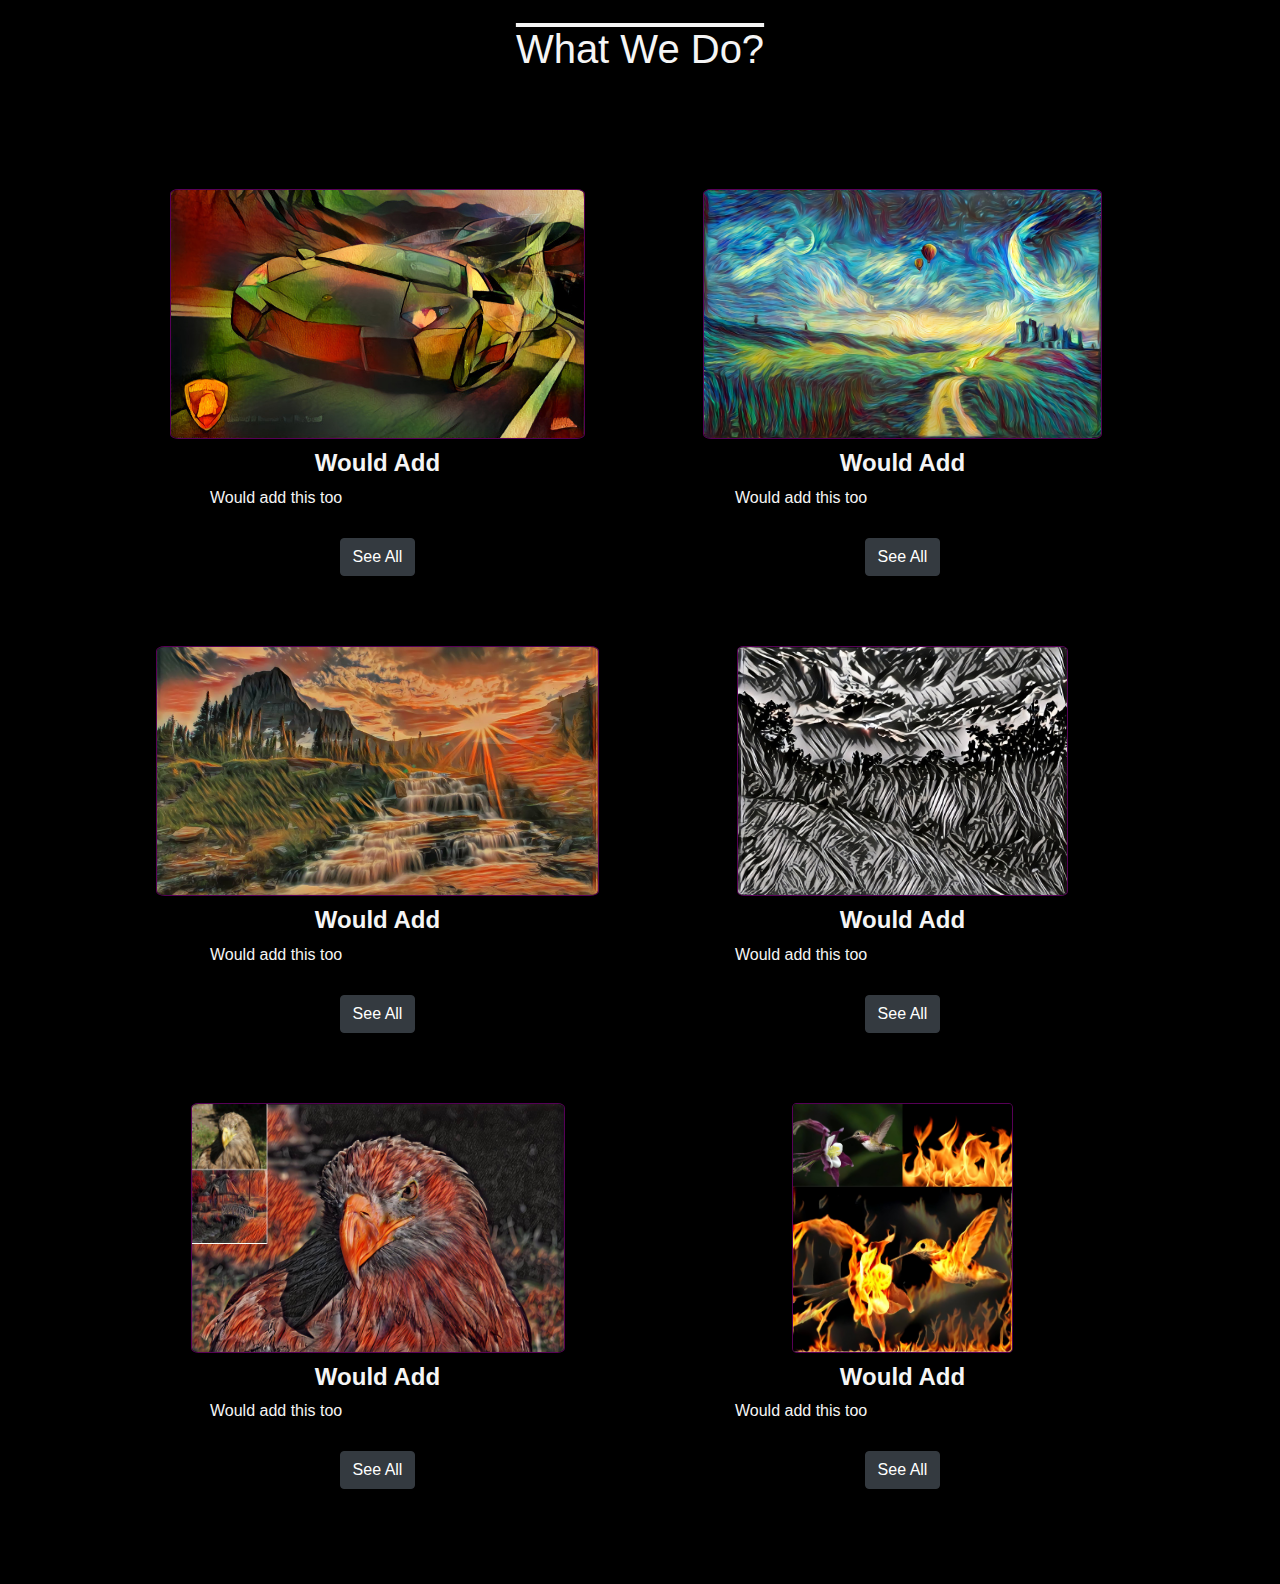
==== index.html @ a99fcdc6 "base" ====
<!DOCTYPE html>

<html lang="en">
    <head>
        <link href="https://maxcdn.bootstrapcdn.com/bootstrap/4.1.3/css/bootstrap.min.css" rel="stylesheet">
        <link href="resource/style.css" rel="stylesheet">
        <title>
            What We Do?
        </title>
    </head>

    <body>
        <h1>
            What We Do?
            <br><br>
        </h1>

        <div class="fluid-container con1">
            <div class="row sabEk">
                <div class="col-md-6 col-sm-12 sabEk">
                    <img class="imgPro" src="resource/1.jpg">
                    <div class="row info">
                        <h4 style="width: 100%; text-align: center; font-weight: 700;">
                            Would Add
                        </h4>

                        <p style="width: 100%; text-align: justify; padding: 0px 70px 12px 70px">
                            Would add this too
                        </p>

                        <div class="align-self-center mx-auto">
                            <a class="btn btn-dark" href="resource/" role="button">See All</a>
                        </div>
                    </div>
                </div>

                <div class="col-md-6 col-sm-12 sabEk">
                    <img class="imgPro" src="resource/2.jpg">
                    <div class="row info">
                        <h4 style="width: 100%; text-align: center; font-weight: 700;">
                            Would Add

                        </h4>
                        <p style="width: 100%; text-align: justify; padding: 0px 70px 12px 70px">
                            Would add this too
                        </p>

                        <div class="align-self-center mx-auto">
                            <a class="btn btn-dark" href="resource/" role="button">See All</a>
                        </div>
                    </div>
                </div>

                <div class="col-md-6 col-sm-12 sabEk">
                    <img class="imgPro" src="resource/3.jpg">
                    <div class="row info">
                        <h4 style="width: 100%; text-align: center; font-weight: 700;">
                            Would Add
                        </h4>

                        <p style="width: 100%; text-align: justify; padding: 0px 70px 12px 70px">
                            Would add this too
                        </p>
                        
                        <div class="align-self-center mx-auto">
                            <a class="btn btn-dark" href="resource/" role="button">See All</a>
                        </div>
                    </div>
                </div>

                <div class="col-md-6 col-sm-12 sabEk">
                    <img class="imgPro" src="resource/4.jpg">
                    <div class="row info">
                        <h4 style="width: 100%; text-align: center; font-weight: 700;">
                            Would Add
                        </h4>

                        <p style="width: 100%; text-align: justify; padding: 0px 70px 12px 70px">
                            Would add this too
                        </p>

                        <div class="align-self-center mx-auto">
                            <a class="btn btn-dark" href="resource/" role="button">See All</a>
                        </div>
                    </div>
                </div>

                <div class="col-md-6 col-sm-12 sabEk">
                    <img class="imgPro" src="resource/5.jpg">
                    <div class="row info">
                        <h4 style="width: 100%; text-align: center; font-weight: 700;">
                            Would Add
                        </h4>

                        <p style="width: 100%; text-align: justify; padding: 0px 70px 12px 70px">
                            Would add this too
                        </p>

                        <div class="align-self-center mx-auto">
                            <a class="btn btn-dark" href="resource/" role="button">See All</a>
                        </div>
                    </div>
                </div>

                <div class="col-md-6 col-sm-12 sabEk">
                    <img class="imgPro" src="resource/6.jpg">
                    <div class="row info">

                        <h4 style="width: 100%; text-align: center; font-weight: 700;">
                            Would Add
                        </h4>

                        <p style="width: 100%; text-align: justify; padding: 0px 70px 12px 70px">
                            Would add this too
                        </p>

                        <div class="align-self-center mx-auto">
                            <a class="btn btn-dark" href="resource/" role="button">See All</a>
                        </div>
                    </div>
                </div>            
            </div>
        </div>
    </body>
</html>
---- resource/style.css ----
body{
    background-color:black;
    padding: 25px 100px 25px 100px;
    color: whitesmoke;
}

h1{
    text-align:center;
    text-decoration:overline;
}

.sabEk{
    padding: 30px 30px 30px 30px;
}

.info{
    padding: 10px;
}



.imgPro{
    height:250px; width:auto ; border: 1px solid #560056; 
    border-radius: 2%; display: block;
    margin-left: auto; margin-right: auto;
}
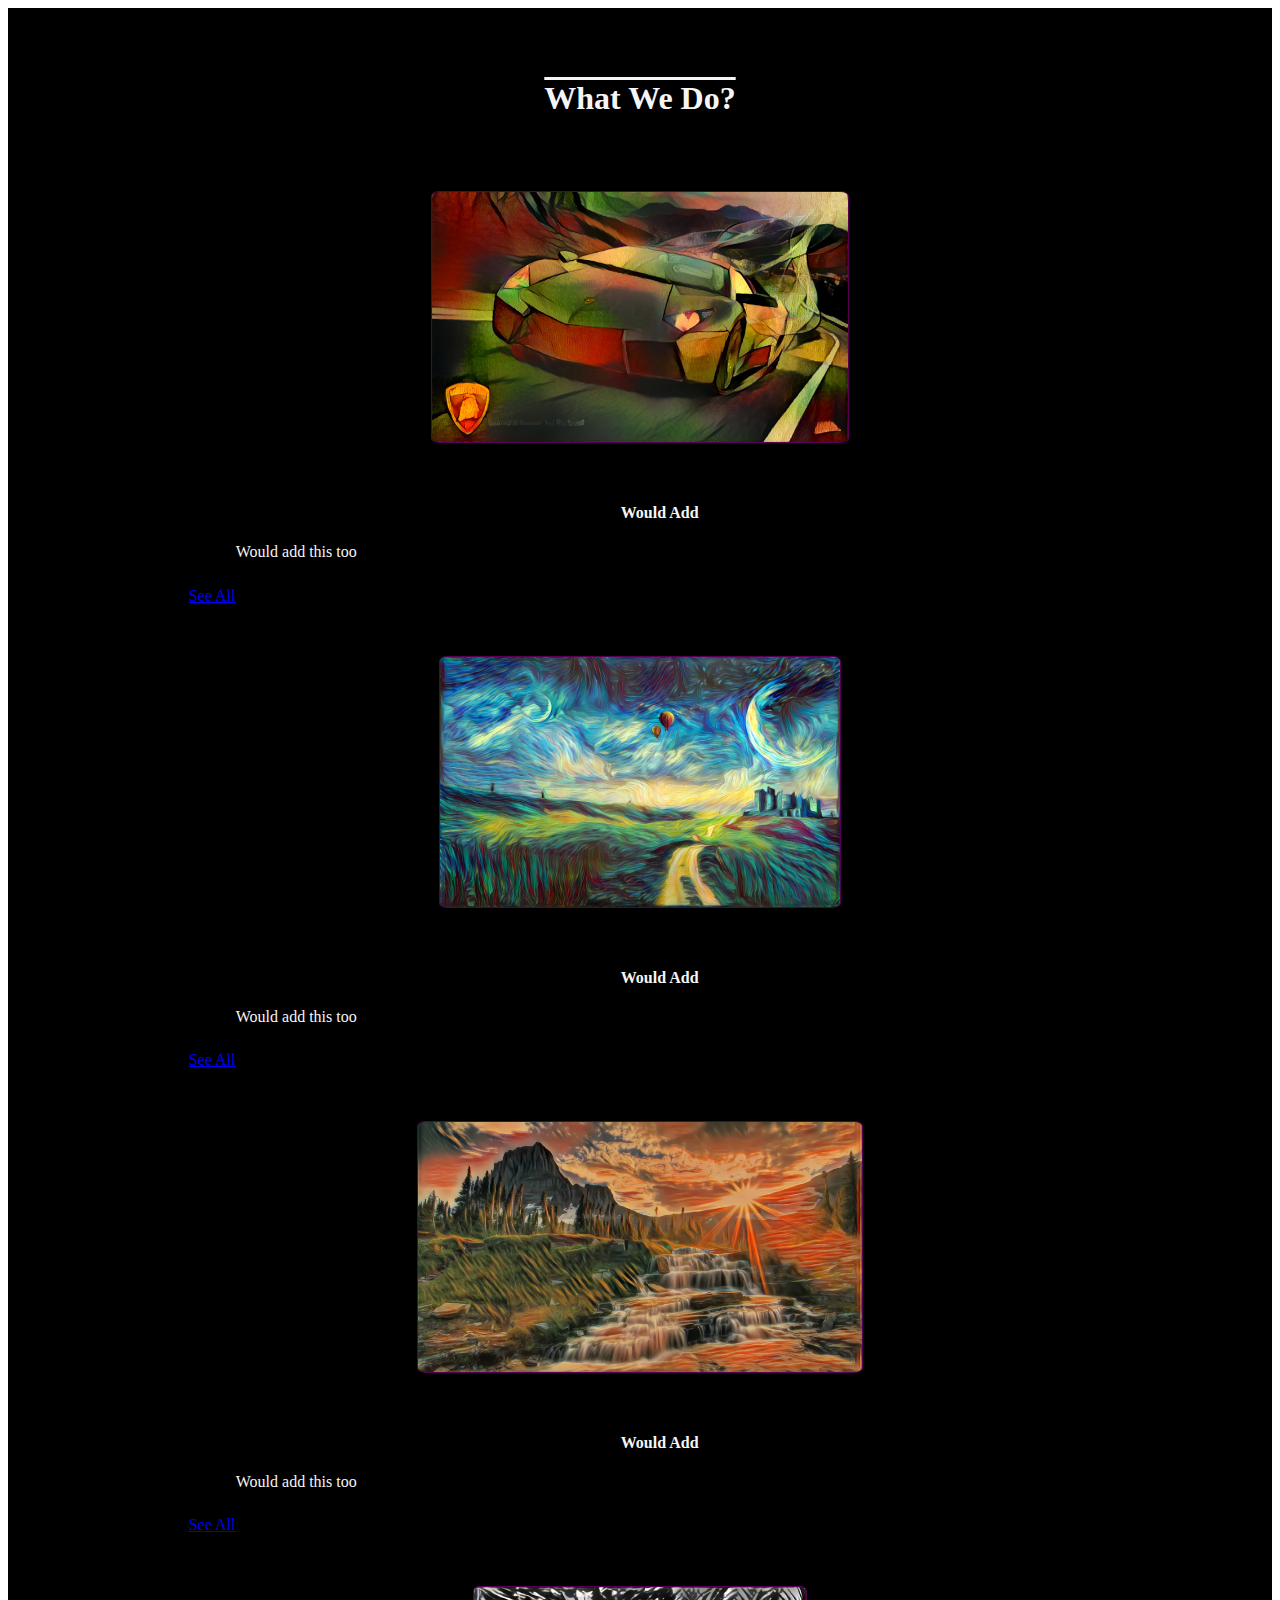
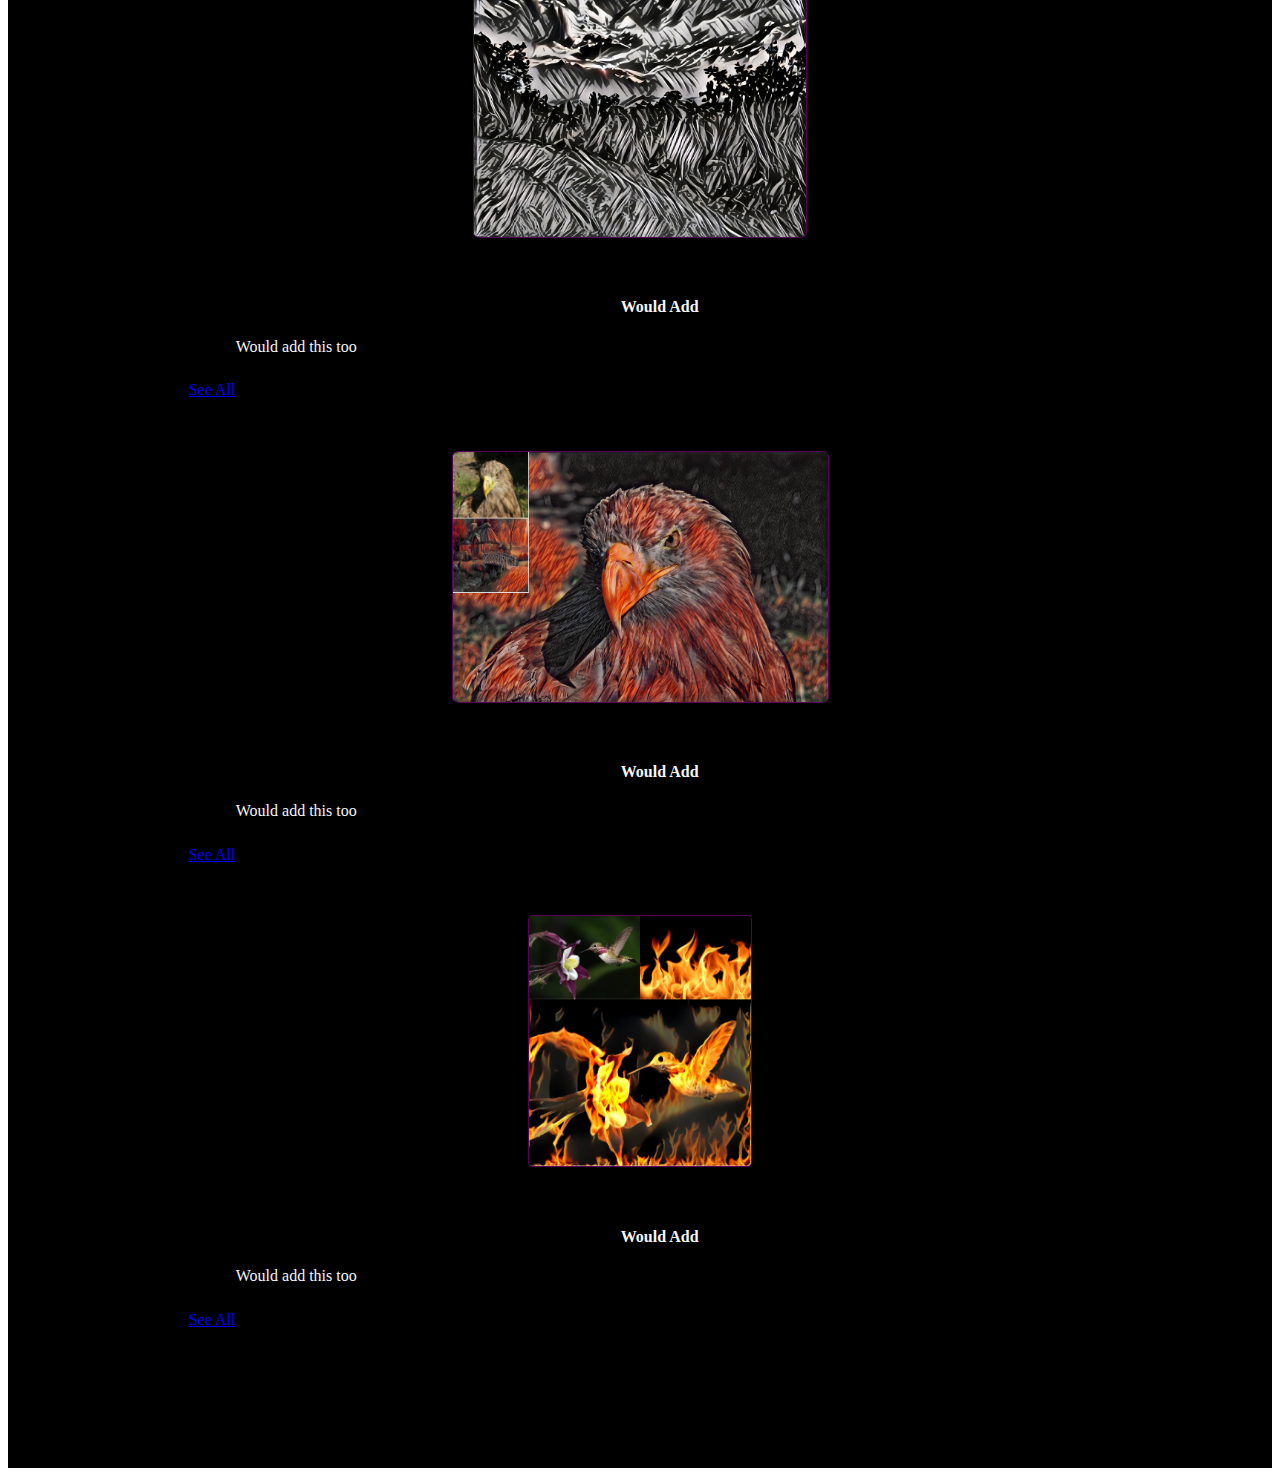
==== commit f1074828: "fjdkj" ====
--- a/index.html
+++ b/index.html
@@ -2,7 +2,7 @@
 
 <html lang="en">
     <head>
-        <link href="https://maxcdn.bootstrapcdn.com/bootstrap/4.1.3/css/bootstrap.min.css" rel="stylesheet">
+        <link href="https://cdn.jsdelivr.net/npm/bootstrap@5.0.0-beta1/dist/css/bootstrap.min.css" rel="stylesheet" integrity="sha384-giJF6kkoqNQ00vy+HMDP7azOuL0xtbfIcaT9wjKHr8RbDVddVHyTfAAsrekwKmP1" crossorigin="anonymous">
         <link href="resource/style.css" rel="stylesheet">
         <title>
             What We Do?
@@ -10,116 +10,118 @@
     </head>
 
     <body>
-        <h1>
-            What We Do?
-            <br><br>
-        </h1>
-
-        <div class="fluid-container con1">
-            <div class="row sabEk">
-                <div class="col-md-6 col-sm-12 sabEk">
-                    <img class="imgPro" src="resource/1.jpg">
-                    <div class="row info">
-                        <h4 style="width: 100%; text-align: center; font-weight: 700;">
-                            Would Add
-                        </h4>
-
-                        <p style="width: 100%; text-align: justify; padding: 0px 70px 12px 70px">
-                            Would add this too
-                        </p>
-
-                        <div class="align-self-center mx-auto">
-                            <a class="btn btn-dark" href="resource/" role="button">See All</a>
+        <div id="sudhanshu">
+            <h1>
+              What We Do?
+            </h1>
+      
+            <div class="fluid-container con1">
+                <div class="row sabEk">
+                    <div class="col-md-6 col-sm-12 sabEk">
+                        <img class="imgPro" src="resource/1.jpg">
+                        <div class="row info">
+                            <h4 style="width: 100%; text-align: center; font-weight: 700;">
+                                Would Add
+                            </h4>
+      
+                            <p style="width: 100%; text-align: justify; padding: 0% 5% 1% 5%">
+                                Would add this too
+                            </p>
+      
+                            <div class="text-center">
+                                <a class="btn btn-dark" href="./resource/" role="button">See All</a>
+                            </div>
                         </div>
                     </div>
-                </div>
-
-                <div class="col-md-6 col-sm-12 sabEk">
-                    <img class="imgPro" src="resource/2.jpg">
-                    <div class="row info">
-                        <h4 style="width: 100%; text-align: center; font-weight: 700;">
-                            Would Add
-
-                        </h4>
-                        <p style="width: 100%; text-align: justify; padding: 0px 70px 12px 70px">
-                            Would add this too
-                        </p>
-
-                        <div class="align-self-center mx-auto">
-                            <a class="btn btn-dark" href="resource/" role="button">See All</a>
+      
+                    <div class="col-md-6 col-sm-12 sabEk">
+                        <img class="imgPro" src="resource/2.jpg">
+                        <div class="row info">
+                            <h4 style="width: 100%; text-align: center; font-weight: 700;">
+                                Would Add
+      
+                            </h4>
+                            <p style="width: 100%; text-align: justify; padding: 0% 5% 1% 5%">
+                                Would add this too
+                            </p>
+      
+                            <div class="text-center">
+                                <a class="btn btn-dark" href="resource/" role="button">See All</a>
+                            </div>
                         </div>
                     </div>
-                </div>
-
-                <div class="col-md-6 col-sm-12 sabEk">
-                    <img class="imgPro" src="resource/3.jpg">
-                    <div class="row info">
-                        <h4 style="width: 100%; text-align: center; font-weight: 700;">
-                            Would Add
-                        </h4>
-
-                        <p style="width: 100%; text-align: justify; padding: 0px 70px 12px 70px">
-                            Would add this too
-                        </p>
-                        
-                        <div class="align-self-center mx-auto">
-                            <a class="btn btn-dark" href="resource/" role="button">See All</a>
+      
+                    <div class="col-md-6 col-sm-12 sabEk">
+                        <img class="imgPro" src="resource/3.jpg">
+                        <div class="row info">
+                            <h4 style="width: 100%; text-align: center; font-weight: 700;">
+                                Would Add
+                            </h4>
+      
+                            <p style="width: 100%; text-align: justify; padding: 0% 5% 1% 5%">
+                                Would add this too
+                            </p>
+                            
+                            <div class="text-center">
+                                <a class="btn btn-dark" href="resource/" role="button">See All</a>
+                            </div>
                         </div>
                     </div>
-                </div>
-
-                <div class="col-md-6 col-sm-12 sabEk">
-                    <img class="imgPro" src="resource/4.jpg">
-                    <div class="row info">
-                        <h4 style="width: 100%; text-align: center; font-weight: 700;">
-                            Would Add
-                        </h4>
-
-                        <p style="width: 100%; text-align: justify; padding: 0px 70px 12px 70px">
-                            Would add this too
-                        </p>
-
-                        <div class="align-self-center mx-auto">
-                            <a class="btn btn-dark" href="resource/" role="button">See All</a>
+      
+                    <div class="col-md-6 col-sm-12 sabEk">
+                        <img class="imgPro" src="resource/4.jpg">
+                        <div class="row info">
+                            <h4 style="width: 100%; text-align: center; font-weight: 700;">
+                                Would Add
+                            </h4>
+      
+                            <p style="width: 100%; text-align: justify; padding: 0% 5% 1% 5%">
+                                Would add this too
+                            </p>
+      
+                            <div class="text-center">
+                                <a class="btn btn-dark" href="resource/" role="button">See All</a>
+                            </div>
                         </div>
                     </div>
-                </div>
-
-                <div class="col-md-6 col-sm-12 sabEk">
-                    <img class="imgPro" src="resource/5.jpg">
-                    <div class="row info">
-                        <h4 style="width: 100%; text-align: center; font-weight: 700;">
-                            Would Add
-                        </h4>
-
-                        <p style="width: 100%; text-align: justify; padding: 0px 70px 12px 70px">
-                            Would add this too
-                        </p>
-
-                        <div class="align-self-center mx-auto">
-                            <a class="btn btn-dark" href="resource/" role="button">See All</a>
+      
+                    <div class="col-md-6 col-sm-12 sabEk">
+                        <img class="imgPro" src="resource/5.jpg">
+                        <div class="row info">
+                            <h4 style="width: 100%; text-align: center; font-weight: 700;">
+                                Would Add
+                            </h4>
+      
+                            <p style="width: 100%; text-align: justify; padding: 0% 5% 1% 5%">
+                                Would add this too
+                            </p>
+      
+                            <div class="text-center">
+                                <a class="btn btn-dark" href="resource/" role="button">See All</a>
+                            </div>
                         </div>
                     </div>
+      
+                    <div class="col-md-6 col-sm-12 sabEk">
+                        <img class="imgPro" src="resource/6.jpg">
+                        <div class="row info">
+      
+                            <h4 style="width: 100%; text-align: center; font-weight: 700;">
+                                Would Add
+                            </h4>
+      
+                            <p style="width: 100%; text-align: justify; padding: 0% 5% 1% 5%">
+                                Would add this too
+                            </p>
+      
+                            <div class="text-center">
+                                <a class="btn btn-dark" href="resource/" role="button">See All</a>
+                            </div>
+                        </div>
+                        <br><br>
+                    </div>            
                 </div>
-
-                <div class="col-md-6 col-sm-12 sabEk">
-                    <img class="imgPro" src="resource/6.jpg">
-                    <div class="row info">
-
-                        <h4 style="width: 100%; text-align: center; font-weight: 700;">
-                            Would Add
-                        </h4>
-
-                        <p style="width: 100%; text-align: justify; padding: 0px 70px 12px 70px">
-                            Would add this too
-                        </p>
-
-                        <div class="align-self-center mx-auto">
-                            <a class="btn btn-dark" href="resource/" role="button">See All</a>
-                        </div>
-                    </div>
-                </div>            
             </div>
-        </div>
+          </div>
     </body>
 </html>--- a/resource/style.css
+++ b/resource/style.css
@@ -1,21 +1,28 @@
-body{
+#sudhanshu{
     background-color:black;
-    padding: 25px 100px 25px 100px;
+    padding: 4% 7% 4% 7%;
     color: whitesmoke;
-}
-
-h1{
-    text-align:center;
-    text-decoration:overline;
-}
-
-.sabEk{
-    padding: 30px 30px 30px 30px;
-}
-
-.info{
-    padding: 10px;
-}
+  
+  }
+  
+  h1{
+      text-align:center;
+      text-decoration:overline;
+  }
+  
+  .sabEk{
+      padding: 2.5% 2.5% 2.5% 2.5%;
+  }
+  
+  .info{
+      padding: 4% 0% 0% 4%;
+  }
+  
+  .imgPro{
+      height:250px; width:90% ; border: 1px solid #560056; 
+      border-radius: 2%; display: block;
+      margin-left: auto; margin-right: auto;
+  }
 
 
 
